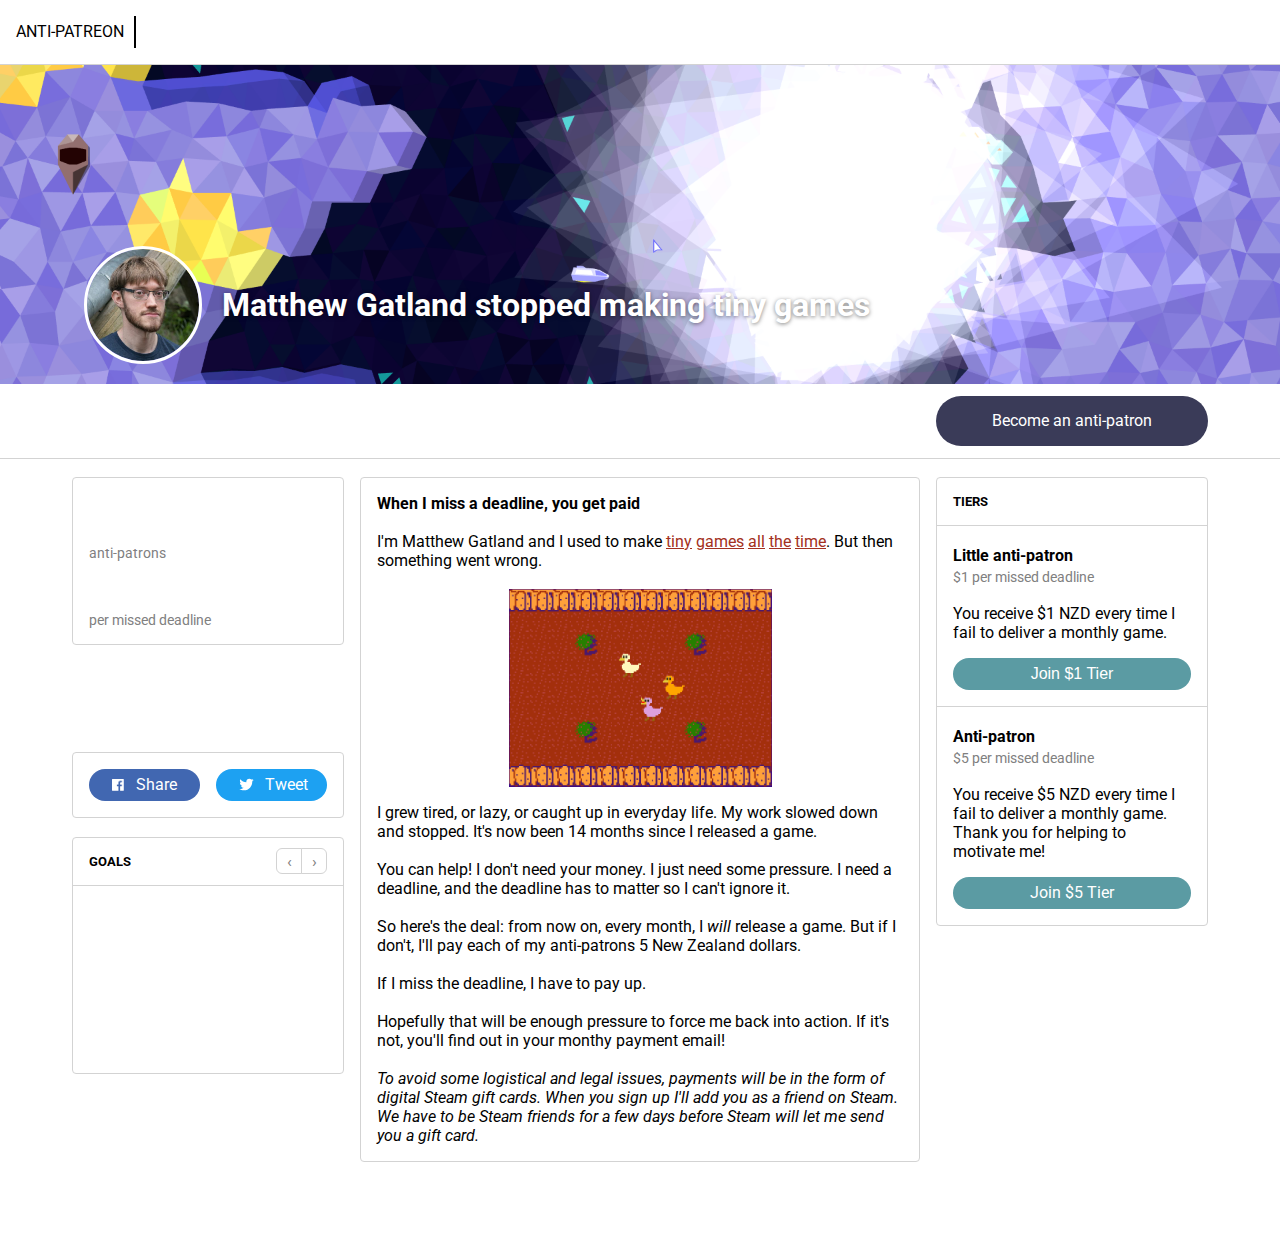
==== index.html @ ef15f5a0 "set encoding (fixes some symbols in safari)" ====
<!DOCTYPE html>
<html lang="en">
  <head>
	<meta charset="utf-8"/>
  	<meta name="viewport" content="width=device-width, initial-scale=1.0">
  	<link rel="stylesheet" href="style.css">
  	<!-- todo: meta stuff, tracking stuff -->
  </head>
  <body>
  	<header class="hasBottomEdge spreadApart">
			<a href="/"><div class="wordmark">ANTI-PATREON</div></a>
  	</header>
  	<div class="navigationOffset"></div>
  	<main>
  		<div class="banner">
  			<div class="bannerLine narrow">
  				<div class="avatar"></div>
  				<span class="bannerText">Matthew Gatland stopped making tiny&nbsp;games</span>
  			</div>
		  </div>
		  <div class="hasBottomEdge">
				<div class="narrow">
					<div class="menuBar">
						<!-- tabs: overview, posts-->
						<!---->
						<div class="canBeFooter whiteFooter"></div>
						<a class="mainAction mainActionRight canBeFooter" href="sign-up/">Become an anti-patron</a>
					</div>
        </div>
		  </div>
			<div class="narrow">
				<div class="contentGrid">
					<div class="mainContent">
						<div class="box">
							<h4>When I miss a deadline, you get paid</h4>
							<br>
							<p>I'm Matthew Gatland and I used to make
								<a href="https://www.matthewgatland.com/games/tide/" target="_blank">tiny</a>
								<a href="https://www.matthewgatland.com/games/spaceprotector/" target="_blank">games</a>
								<a href="https://letsbeducks.herokuapp.com/" target="_blank">all</a>
								<a href="https://www.matthewgatland.com/100days/winter/" target="_blank">the</a>
								<a href="https://www.matthewgatland.com/games/cerulean/" target="_blank">time</a>. But then something went wrong.</p><br>
							<img class="smallImg" src="img/1.png" alt="Three ducks standing outside in low resolution pixel art vaguely in the style of the original Legend of Zelda.">
							 I grew tired, or lazy, or caught up in everyday life. My work slowed down and stopped. It's now been 14 months since I released a game.</p><br>
							<p>You can help! I don't need your money. I just need some pressure. I need a deadline, and the deadline has to matter so I can't ignore it.</p><br>
							<p>So here's the deal: from now on, every month, I <i>will</i> release a game. But if I don't, I'll pay each of my anti-patrons 5 New Zealand dollars.</p><br>
							<p>If I miss the deadline, I have to pay up.</p><br>
							<p>Hopefully that will be enough pressure to force me back into action. If it's not, you'll find out in your monthy payment email!</p><br>
							<p><i>To avoid some logistical and legal issues, payments will be in the form of digital Steam gift cards. When you sign up I'll add you as a friend on Steam. We have to be Steam friends for a few days before Steam will let me send you a gift card.</i></p>
							<!--<h4>Technical Details</h4>
							<p>Sending actual money is actually quite difficult. My current plan is to pay you in Steam credit. When you sign up I'll collect your Steam username and add you as a friend. Steam will, <i>in theory</i>, let me send out as many Steam gift cards as I like, as long as they are to people I was already friends with.</p><br>
							<p>If this doesn't work - for example if Steam bans me for suspicious payment behaviour - we'll figure out something else.</p><br>
							<p>I reserve the right to remove or refuse to add anti-patrons for any reason, but especially for being a bad person.</p>-->
						</div>
					</div>
					<div class="summary">
						<div class="box">
							 <!-- the nbsp allocates space so page doesn't jump later-->
							<div class="bigNumber js-patron-count">&nbsp;</div>
							<p class="smol">anti-patrons</p>
							<div class="bigNumber js-money-count">&nbsp;</div>
							<p class="smol">per missed deadline</p>
						</div>
					</div>
					<div class="goals">
						<div class="box across">
							<a 
								href="https://www.facebook.com/sharer.php?u=https%3A%2F%2Fwww.matthewgatland.com%2Fanti-patreon&quote=Support%20Matthew%20Gatland%27s%20anti-patreon!%20When%20he%20misses%20a%20deadline%2C%20he%20gives%20you%20money!%20%23AntiPatreon"
								target="_blank"
								class="smallButton facebookButton half js-social-share">
                				<img src="facebook.png">
                				Share
							</a>
							<a 
								href="https://twitter.com/intent/tweet?
								url=https%3A%2F%2Fwww.matthewgatland.com%2Fanti-patreon&text=Support%20%40mgatland%27s%20anti-patreon!%20Every%20time%20he%20misses%20a%20deadline%2C%20he%20gives%20you%20money!%20%23antipatreon"
								target="_blank"
								class="smallButton twitterButton half js-social-share">
								<img src="twitter.svg">
								Tweet
							</a>
						</div>
						<div class="box">
							<div class="boxSection">
								<div class="spreadApart">
									<h5>GOALS</h5>
									<div class="pager">
										<button class="back" href="#">‹</button>
										<button class="forward" href="#">›</button>
									</div>
								</div>
							</div>
							<div class="pages">
								<!-- pad it out a little so it jumps less when the contents loads-->
								<div><br><br><br><br><br><br><br><br><br></div>
							</div>
						</div>
					</div>

					<div class="tiers">
						<div class="box">
							<div class="boxSection">
								<h5>TIERS</h5>
							</div>
							<h6>Little anti-patron</h6>
              				<p class="smol">$1 per missed deadline</p>
              				<br>
							<p>You receive $1 NZD every time I fail to deliver a monthly game.</p>
							<button class="smallButton tierButton js-payment-too-low-button">Join $1 Tier</button>
							<div class="warning js-payment-too-low-error hidden">Sorry, I currently cannot make payments of less than $5. Please choose a higher tier.</div>
							<div class="boxSection">
							</div>
							<h6>Anti-patron</h6>
              				<p class="smol">$5 per missed deadline</p>
              				<br>
							<p>You receive $5 NZD every time I fail to deliver a monthly game. Thank you for helping to motivate me!</p>
							<a class="smallButton tierButton" href="sign-up/">Join $5 Tier</a>
						</div>
					</div>
				</div>
			</div>
			<div class="footer"></div>
		</main>
		<script src="anti-patreon.js"></script>
  </body>
</html>
---- style.css ----
@import url('https://fonts.googleapis.com/css?family=Roboto:400,700');

:root {
	--mainActionColor: #3a3b58;
	--focusBorderColor: #63c8e8;
}

body {
	margin: 0;
	font-family: 'Roboto', sans-serif;
}

/* non-scrolling header */

header {
	box-sizing: border-box;
	width: 100%;
	position: fixed;
	z-index: 100;
	top: 0px;
	padding: 16px;
	background-color: white;
}

.hasBottomEdge {
	border-bottom: 1px solid lightgrey;
}

.wordmark {
	display: inline-block;
	font-size: 16px;
	border-right: 2px solid black;
	padding-right: 10px;
	height: 32px;
	line-height: 32px;
	user-select: none;
}

.wordmark:hover {
	color: #666;
	border-color: #666;
}

.navigationOffset {
	height: 64px; /*same as header height*/
}

/* hero are and tabs */

main {
	width: 100%;
	min-height: 60vh;
}

.footer {
	height: 80px;
}

.banner {
	background-image: url("hero.png");
	background-size: cover;
	background-repeat: no-repeat;
    background-position: center center;
	height: 25vw;
	min-height: 192px;

	/*contents to bottom*/
	display: flex;
	align-items: flex-end;
}


.bannerLine {
	display: flex;
	align-items: center;
}

.bannerText {
	color: white;
	text-shadow: rgba(0, 0, 0, 0.5) 0px 1px 4px;
	font-size: 32px;
	font-weight: 700;
}

.avatar {
    background-clip: padding-box;
    background-image: url("avatar.jpg");
    background-size: cover;
    width: 112px;
    min-width: 112px;
    height: 112px;
    border-radius: 50%;
    overflow: hidden;
    background-repeat: no-repeat;
    background-position: center center;
    border: 3px solid white;
    margin: 20px;
}

/*menu bar */
.menuBar {
	display: flex;
	flex-flow: column;
	align-items: flex-end;
}

.mainAction {
	box-sizing: border-box;
	display: inline-block;
	background-color: var(--mainActionColor);
	color: white;
	line-height: 50px;
	border-radius: 32px;
	padding: 0 32px;
	text-align: center;
	font-size: 16px;
	cursor: pointer;
	/* overrides if it is a button */
	border: none;
}

/* mess... these styles are for the profile page button but not the sign up page button*/
.mainActionRight {
	margin: 12px 8px;
	width: calc(25% - 16px); /* match right column width */
}

.mainAction:hover:not(:disabled) {
	background: linear-gradient(rgba(0,0,0,0.1), rgba(0,0,0,0.1)), var(--mainActionColor);
}

/* can be disabled if it's <button> */
.mainAction:disabled, .smallButton:disabled {
	cursor: default;
	background-color: lightgrey;
	color: grey;
}

/*content grid*/

/* 3 column widths: 25, 50, 25*/
/* 2 column widths: 33.33%, 66.66%; */

.narrow {
	width: 100%;
	max-width: 1152px;
	margin-left: auto;
	margin-right: auto;
}

.contentGrid {
	display: grid;
	grid-template-columns: 25% 50% 25%;
	grid-template-areas: "summary main tiers" "goals main tiers";
	grid-template-rows: max-content;
	margin-top: 8px; /* maybe hack */
}

.summary {
	grid-area: summary;
	/* flex used here purely to prevent margin collapse */
	display: flex;
  flex-direction: column;
}

.goals {
	grid-area: goals;
	/* flex used here purely to prevent margin collapse */
	display: flex;
  flex-direction: column;
}

.tiers {
	grid-area: tiers;
	/* flex used here purely to prevent margin collapse */
	display: flex;
  flex-direction: column;
}

.mainContent {
	grid-area: main;
	/* flex used here purely to prevent margin collapse */
	display: flex;
  flex-direction: column;
}

.box {
  border: 1px solid lightgrey;
  border-radius: 4px;
	margin: 8px;
	margin-top: 10px;
	margin-bottom: 9px;
	padding: 16px;
}

.singleColumn .box {
	padding: 24px; /* more spacious */
}

.boxSection {
	margin: 0 -16px;
	border-bottom: 1px solid lightgrey;
	padding: 0 16px;
	padding-bottom: 16px;
}

/* number of patrons */
.bigNumber {
	font-size: 28px;
	font-weight: bold;
	margin: 0;
	margin-top: 12px;
	margin-bottom: 6px;
}

.smol {
	color: grey;
	font-size: 14px;
	font-weight: normal; /* override if in bold heading */
}

.smol a {
	color: grey;
}

/* only on sign up page */
h1 {
	font-size: 22px;
	margin-top: 33px;
	margin-bottom: 48px;
	font-weight: inherit;
	text-align: center;
}

h1 a {
	text-decoration: underline;
}

/* box headings, always in boxSection */
h5 {
	margin: 0;
	font-weight: 700;
}

/* backer tiers */
h6 {
	font-size: 16px;
	margin-bottom: 4px;
	margin-top: 20px;
}

p {
	margin: 0;
}

/* utilities */

/* same as .smol */
label {
	color: grey;
	font-size: 14px;
}

input[type=text], input[type=email] {
	display: block;
	width: 100%;
	height: 45px;
	padding: 0 16px;
	margin-top: 9px;
	margin-bottom: 19px;
	font-size: 16px;
	box-sizing: border-box;
	background-color: #fbfbfb;
	border: 1px solid lightgrey;
	border-radius: 4px;
}

input[type=text]:focus, input[type=email]:focus {
	background-color: white;
	outline: inherit;
	border-color: darkblue;
}

input[type=checkbox] {
	margin: 0;
	margin-top: 9px;
	margin-bottom: 25px;
	margin-right: 25px;
}

input[type=checkbox]::before {
	content: "";
	line-height: 22px;
	font-size:26px;
	display: inline-block;
	width: 22px;
	height: 22px;
	background-color: white;
	color: white;
	border: 1px solid grey;
	border-radius: 4px;
	margin-top: -6px;
}

input[type=checkbox]:checked::before {
	background-color: var(--mainActionColor);
	content: "\2713";
}

input[type=checkbox]:focus {
	outline: none;
}

input[type=checkbox]:focus::before {
	border: 1px solid var(--focusBorderColor);
	box-shadow: var(--focusBorderColor) 0 0 8px;
}

input.validate:invalid {
	border: 1px solid red;
	background-color: snow;
}

/* intended to go after inputs, which have lots of margin on the bottom*/
.error {
	font-size: 14px;
	color: red;
	margin-top: -8px;
	margin-bottom: 16px;
}

.warning {
	font-size: 14px;
	color: red;
	margin: 16px 0;
}


img {
	max-width: 100%;
}

.smallImg {
	display: block;
	width: 50%;
	margin: 0 auto;
	margin-bottom: 16px;
}

.hidden {
	display: none;
}

.smallButton {
	box-sizing: border-box;
	display: block;
	background-color: var(--buttonColor);
	color: white;
	line-height: 32px;
	border-radius: 16px;
	text-align: center;
	display: flex;
	align-items: center;
	justify-content: center;
	/* resets <button> styles (not needed for <a> */
	padding: 0;
	border: none;
	font-size: 16px;
	width: 100%;
	cursor: pointer;
}

a.smallButton:hover {
	background: linear-gradient(rgba(0,0,0,0.1), rgba(0,0,0,0.1)), var(--buttonColor);
}

.smallButton img {
	height: 12px;
	margin-right: 12px;
}

.smallButton:focus, .mainAction:focus {
	outline: none;
	box-shadow: var(--focusBorderColor) 0 0 8px;
}

.half {
	width: 50%;
}
.half:not(:first-child) {
	margin-left: 16px;	
}

.progressFilled {
	background-color: orange;
	height: 8px;
	border-radius: 4px;
}

.progress {
	width: 100%;
	background-color: grey;
	height: 8px;
	border-radius: 4px;
	margin-top: 10px;
	margin-bottom: 16px;
}

.across {
	display: flex;
}

.singleColumn {
	max-width: 50%;
	margin-left: auto;
	margin-right: auto;
}

.downwards {
	display: flex;
	flex-direction: column;
}

/* specific button styles */

.tierButton {
	--buttonColor: #5b9ba3;
	margin-top: 16px;
}

.twitterButton {
	--buttonColor: #1da1f2;
	background-color: var(--buttonColor);
}

.smallButton.twitterButton img {
	height: 23px;
	margin-right: 7px;
}

.facebookButton {
	--buttonColor: #4167b1;
}

/* pager (page changer buttons) */

.pager {
  display: flex;
}

.pager button {
	display: block;
	width:26px;
	height:26px;
	border: 1px solid lightgrey;
	text-align: center;
	font-size: 20px;
	line-height: 24px; /* same as height, but tweaked for exact font */
	margin-top: -13px; /* don't expand layout for me! */
	margin-bottom: -13px;
	margin-left: -1px; /* overlap border on adjacent buttons */
	color: grey;
	background-color: white;
	/* override <button> styles: */
	padding: 0;
	font: inherit;
	cursor: pointer;
}

.pager button:focus {
	outline: none;
	border-color: var(--focusBorderColor);
	z-index: 99;
}

.pager button:hover, .pager button:focus {
	background-color: #e9e9e9;
}

.pager button:first-child {
	border-top-left-radius: 6px;
	border-bottom-left-radius: 6px;
	margin-left: 0;
}

.pager button:last-child {
	border-top-right-radius: 6px;
	border-bottom-right-radius: 6px;
}

.spreadApart {
	display: flex;
	flex-flow: row;
	justify-content: space-between;
	align-items: center;
}

.pager .disabled {
	color: lightgrey;
	cursor: default;
}

/* resets */

a {
	color: inherit;
	text-decoration: inherit;
}

p a {
	color: #a33021;
	text-decoration: underline;
}

/* narrow styles */

@media (max-width: 1050px) {
	.contentGrid {
		grid-template-columns: 33.333% 66.666%;
		grid-template-areas: "summary main" "tiers main" "goals main";
	}	

	.mainAction {
		width: inherit;
	}
}

@media (max-width: 790px) {
	.singleColumn {
		max-width: inherit;
		margin-left: -8px;
		margin-right: -8px;
	}

	.contentGrid {
		grid-template-columns: 100%;
		grid-template-areas: "summary" "main" "tiers" "goals";
	}

	/* fairly hacky code to move the main action button to a sticky footer*/
	/* hacky mostly because I want a white rectangle to appear behind it*/
	.canBeFooter {
		position: fixed;
    display: block;
    bottom: 0%;
    left: 0;
	}

	.mainAction {
		width: calc(100% - 16px); /* subtract mainAction margin*/
	}

	.whiteFooter {
		width: 100vw;
		height: calc(50px + 24px); /* add mainAction margin*/
		background-color: white;
		border-top: 1px solid lightgrey;		
	}
}

/* sign up page */

h4 {
	margin: 0;
}

.big {
	font-size: 32px;
}
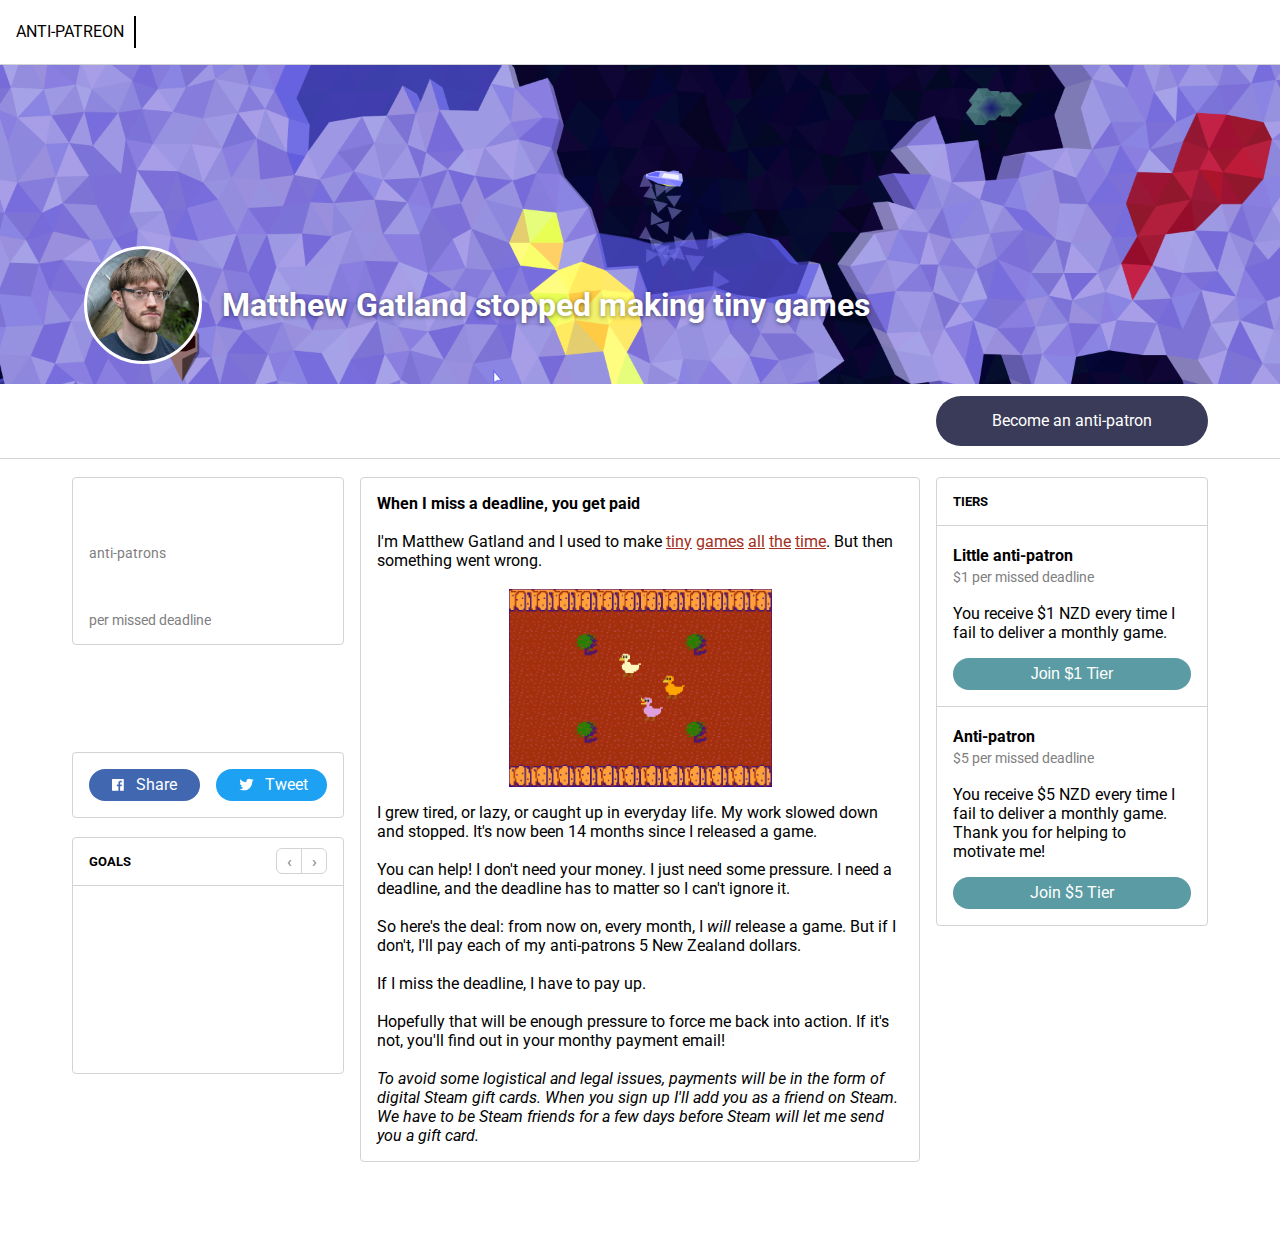
==== commit 33b099bf: "sticky header expands when scrolled past hero image" ====
--- a/index.html
+++ b/index.html
@@ -1,15 +1,56 @@
 <!DOCTYPE html>
-<html lang="en">
+<html lang="en" prefix="og: http://ogp.me/ns#">
   <head>
 	<meta charset="utf-8"/>
   	<meta name="viewport" content="width=device-width, initial-scale=1.0">
-  	<link rel="stylesheet" href="style.css">
+	  <link rel="stylesheet" href="style.css">
+	  <title>Matthew Gatland stopped making tiny games | Anti-Patreon</title>
+    
+    <meta name="description"
+      content="Join Matthew Gatland's anti-patreon today:
+            When he misses a deadline, he gives you money!">
+    <link rel=”canonical” href=”https://www.matthewgatland.com/anti-patreon” />
+    
+    <!-- twitter -->
+    <meta name="twitter:card" content="summary_large_image">
+    <meta name="twitter:site" content="@mgatland">
+    <meta name="twitter:creator" content="@mgatland">
+    <!-- the twitter title, description and image can be inherited from og tags.-->
+
+    <!-- facebook \ open graph -->
+    <meta property="og:title" 
+    content="Matthew Gatland stopped making tiny games | Anti-Patreon">
+    <meta property="og:image"
+          content="https://www.matthewgatland.com/anti-patreon/hero.png">
+          <meta property="og:image:alt" content="A 2d game world made out of colored triangles">
+    <meta property="og:url"
+          content="https://www.matthewgatland.com/anti-patreon/">
+    <meta property="og:description"
+          content="Join Matthew Gatland's anti-patreon today! 
+          When he misses a deadline, he gives you money!">    
+    <meta property="og:type" content="article"/>   
+    <meta property="og:site_name" content="www.matthewgatland.com"/> 
+    
   	<!-- todo: meta stuff, tracking stuff -->
   </head>
   <body>
-  	<header class="hasBottomEdge spreadApart">
-			<a href="/"><div class="wordmark">ANTI-PATREON</div></a>
-  	</header>
+  	<header>
+		<div class="padded hasBottomEdge spreadApart">
+      <a href="/"><div class="wordmark">ANTI-PATREON</div></a>
+    </div>
+    <div class="onlyShowWhenScrolled hidden hasBottomEdge">
+      <div class="narrow">
+        <div class="across">
+          <div class="avatar smallAvatar"></div>
+          <span class="stickyTitle"><b>Matthew Gatland</b> stopped making tiny games</span>
+        </div>
+        <div class="alignRight" style="margin-top: -36px;">
+          <div class="mainActionSpacerMini">&nbsp;</div>
+          <a class="mainAction mainActionRight hideOnNarrow" href="sign-up/">Become an anti-patron</a>
+        </div>
+      </div>
+    </div>
+	  </header>
   	<div class="navigationOffset"></div>
   	<main>
   		<div class="banner">
@@ -20,10 +61,10 @@
 		  </div>
 		  <div class="hasBottomEdge">
 				<div class="narrow">
-					<div class="menuBar">
+					<div class="alignRight">
 						<!-- tabs: overview, posts-->
 						<!---->
-						<div class="canBeFooter whiteFooter"></div>
+            <div class="canBeFooter whiteFooter"></div>
 						<a class="mainAction mainActionRight canBeFooter" href="sign-up/">Become an anti-patron</a>
 					</div>
         </div>
@@ -40,7 +81,7 @@
 								<a href="https://letsbeducks.herokuapp.com/" target="_blank">all</a>
 								<a href="https://www.matthewgatland.com/100days/winter/" target="_blank">the</a>
 								<a href="https://www.matthewgatland.com/games/cerulean/" target="_blank">time</a>. But then something went wrong.</p><br>
-							<img class="smallImg" src="img/1.png" alt="Three ducks standing outside in low resolution pixel art vaguely in the style of the original Legend of Zelda.">
+							<img class="smallImg" src="img/1.png" alt="Three ducks standing outside, drawn in low resolution pixel art vaguely in the style of the original Legend of Zelda.">
 							 I grew tired, or lazy, or caught up in everyday life. My work slowed down and stopped. It's now been 14 months since I released a game.</p><br>
 							<p>You can help! I don't need your money. I just need some pressure. I need a deadline, and the deadline has to matter so I can't ignore it.</p><br>
 							<p>So here's the deal: from now on, every month, I <i>will</i> release a game. But if I don't, I'll pay each of my anti-patrons 5 New Zealand dollars.</p><br>
--- a/style.css
+++ b/style.css
@@ -18,8 +18,11 @@
 	position: fixed;
 	z-index: 100;
 	top: 0px;
+	background-color: white;
+}
+
+.padded {
 	padding: 16px;
-	background-color: white;
 }
 
 .hasBottomEdge {
@@ -97,11 +100,17 @@
     margin: 20px;
 }
 
+.smallAvatar {
+	width: 48px;
+	height: 48px;
+	min-width: 48px;
+	margin: 16px;
+}
+
 /*menu bar */
-.menuBar {
-	display: flex;
-	flex-flow: column;
-	align-items: flex-end;
+.alignRight {
+	display: flex;
+	justify-content: flex-end;
 }
 
 .mainAction {
@@ -136,6 +145,14 @@
 	color: grey;
 }
 
+/* when the main action button disappears
+keep a little empty space (hack because of negative margins on the parent). */
+.mainActionSpacerMini {
+	line-height: 12px;
+	border-radius: 32px;
+	margin: 12px 0;
+}
+
 /*content grid*/
 
 /* 3 column widths: 25, 50, 25*/
@@ -193,10 +210,6 @@
 	padding: 16px;
 }
 
-.singleColumn .box {
-	padding: 24px; /* more spacious */
-}
-
 .boxSection {
 	margin: 0 -16px;
 	border-bottom: 1px solid lightgrey;
@@ -223,17 +236,24 @@
 	color: grey;
 }
 
-/* only on sign up page */
+/* only on sign up and thanks page */
 h1 {
 	font-size: 22px;
 	margin-top: 33px;
 	margin-bottom: 48px;
+	margin-left: 16px;
+	margin-right: 16px;
 	font-weight: inherit;
 	text-align: center;
 }
 
 h1 a {
 	text-decoration: underline;
+}
+
+/* When you scroll down, the sticky title */
+.stickyTitle {
+	font-size: 22px;
 }
 
 /* box headings, always in boxSection */
@@ -408,6 +428,7 @@
 
 .across {
 	display: flex;
+	align-items: center;
 }
 
 .singleColumn {
@@ -528,8 +549,12 @@
 @media (max-width: 790px) {
 	.singleColumn {
 		max-width: inherit;
-		margin-left: -8px;
-		margin-right: -8px;
+	}
+
+	.singleColumn .box {
+		/* box touches edges here */
+		margin-left: 0px;
+		margin-right: 0px;
 	}
 
 	.contentGrid {
@@ -546,6 +571,10 @@
     left: 0;
 	}
 
+	.hideOnNarrow {
+		display: none;
+	}
+
 	.mainAction {
 		width: calc(100% - 16px); /* subtract mainAction margin*/
 	}
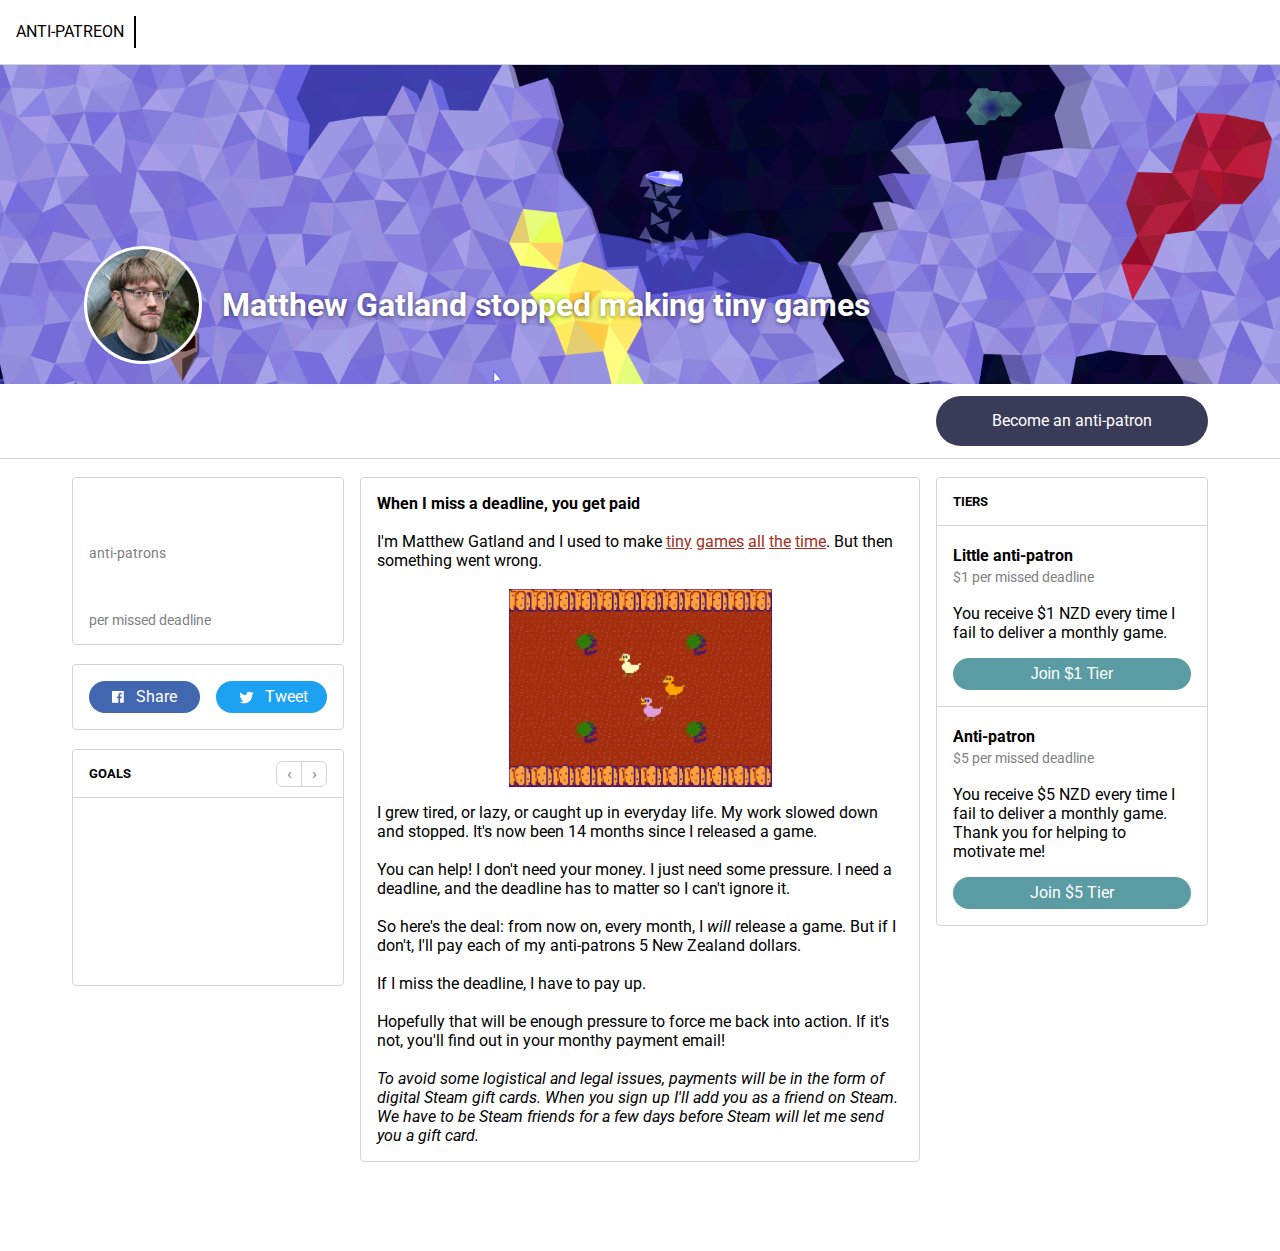
==== commit bb54aeb7: "home page links just go to the anti-patron page" ====
--- a/index.html
+++ b/index.html
@@ -36,7 +36,7 @@
   <body>
   	<header>
 		<div class="padded hasBottomEdge spreadApart">
-      <a href="/"><div class="wordmark">ANTI-PATREON</div></a>
+      <a href="./"><div class="wordmark">ANTI-PATREON</div></a>
     </div>
     <div class="onlyShowWhenScrolled hidden hasBottomEdge">
       <div class="narrow">
--- a/style.css
+++ b/style.css
@@ -169,7 +169,7 @@
 	display: grid;
 	grid-template-columns: 25% 50% 25%;
 	grid-template-areas: "summary main tiers" "goals main tiers";
-	grid-template-rows: max-content;
+	grid-template-rows: min-content 1fr;
 	margin-top: 8px; /* maybe hack */
 }
 
@@ -301,15 +301,38 @@
 	border-color: darkblue;
 }
 
+/* checkbox replacement */
+
 input[type=checkbox] {
+	position: relative;
+	width: 20px;
+	height: 20px;
 	margin: 0;
-	margin-top: 9px;
-	margin-bottom: 25px;
-	margin-right: 25px;
-}
-
-input[type=checkbox]::before {
-	content: "";
+	border: 0;
+	margin-right: -20px;
+	margin-bottom: -20px;
+	box-shadow: none;
+	opacity: 0;
+}
+
+.checkboxReplacement {
+	display: inline-block;
+	background-color: #f00;
+	width: 12px;
+	height: 12px;
+	margin: 0;
+	margin-top: 8px;
+	margin-bottom: 26px;
+	margin-right: 22px;
+	line-height: 12px;
+	/* one day this next line will be: font-family: system-ui; */
+	font-family: -apple-system, BlinkMacSystemFont, "Segoe UI",
+  "Roboto", "Oxygen", "Ubuntu", "Helvetica Neue", Arial, sans-serif;
+}
+
+input[type=checkbox] ~ .checkboxReplacement:before {
+	position: absolute;
+	content: "\00a0";
 	line-height: 22px;
 	font-size:26px;
 	display: inline-block;
@@ -319,21 +342,26 @@
 	color: white;
 	border: 1px solid grey;
 	border-radius: 4px;
-	margin-top: -6px;
-}
-
-input[type=checkbox]:checked::before {
+	margin-top: -5px;
+}
+
+input[type=checkbox]:checked ~ .checkboxReplacement:before {
 	background-color: var(--mainActionColor);
-	content: "\2713";
+	content: "\2713\00FE0E";
 }
 
 input[type=checkbox]:focus {
 	outline: none;
 }
 
-input[type=checkbox]:focus::before {
+input[type=checkbox]:focus ~ .checkboxReplacement:before {
 	border: 1px solid var(--focusBorderColor);
 	box-shadow: var(--focusBorderColor) 0 0 8px;
+}
+
+input:not([type='checkbox']).validate:invalid {
+	border: 1px solid red;
+	background-color: snow;
 }
 
 input.validate:invalid {
@@ -390,7 +418,7 @@
 	cursor: pointer;
 }
 
-a.smallButton:hover {
+.smallButton:hover:not(:disabled) {
 	background: linear-gradient(rgba(0,0,0,0.1), rgba(0,0,0,0.1)), var(--buttonColor);
 }
 
@@ -562,6 +590,16 @@
 		grid-template-areas: "summary" "main" "tiers" "goals";
 	}
 
+	.avatar {
+		width: 80px;
+		min-width: 80px;
+		height: 80px;
+	}
+
+	.bannerText {
+		font-size: 26px;
+	}
+
 	/* fairly hacky code to move the main action button to a sticky footer*/
 	/* hacky mostly because I want a white rectangle to appear behind it*/
 	.canBeFooter {
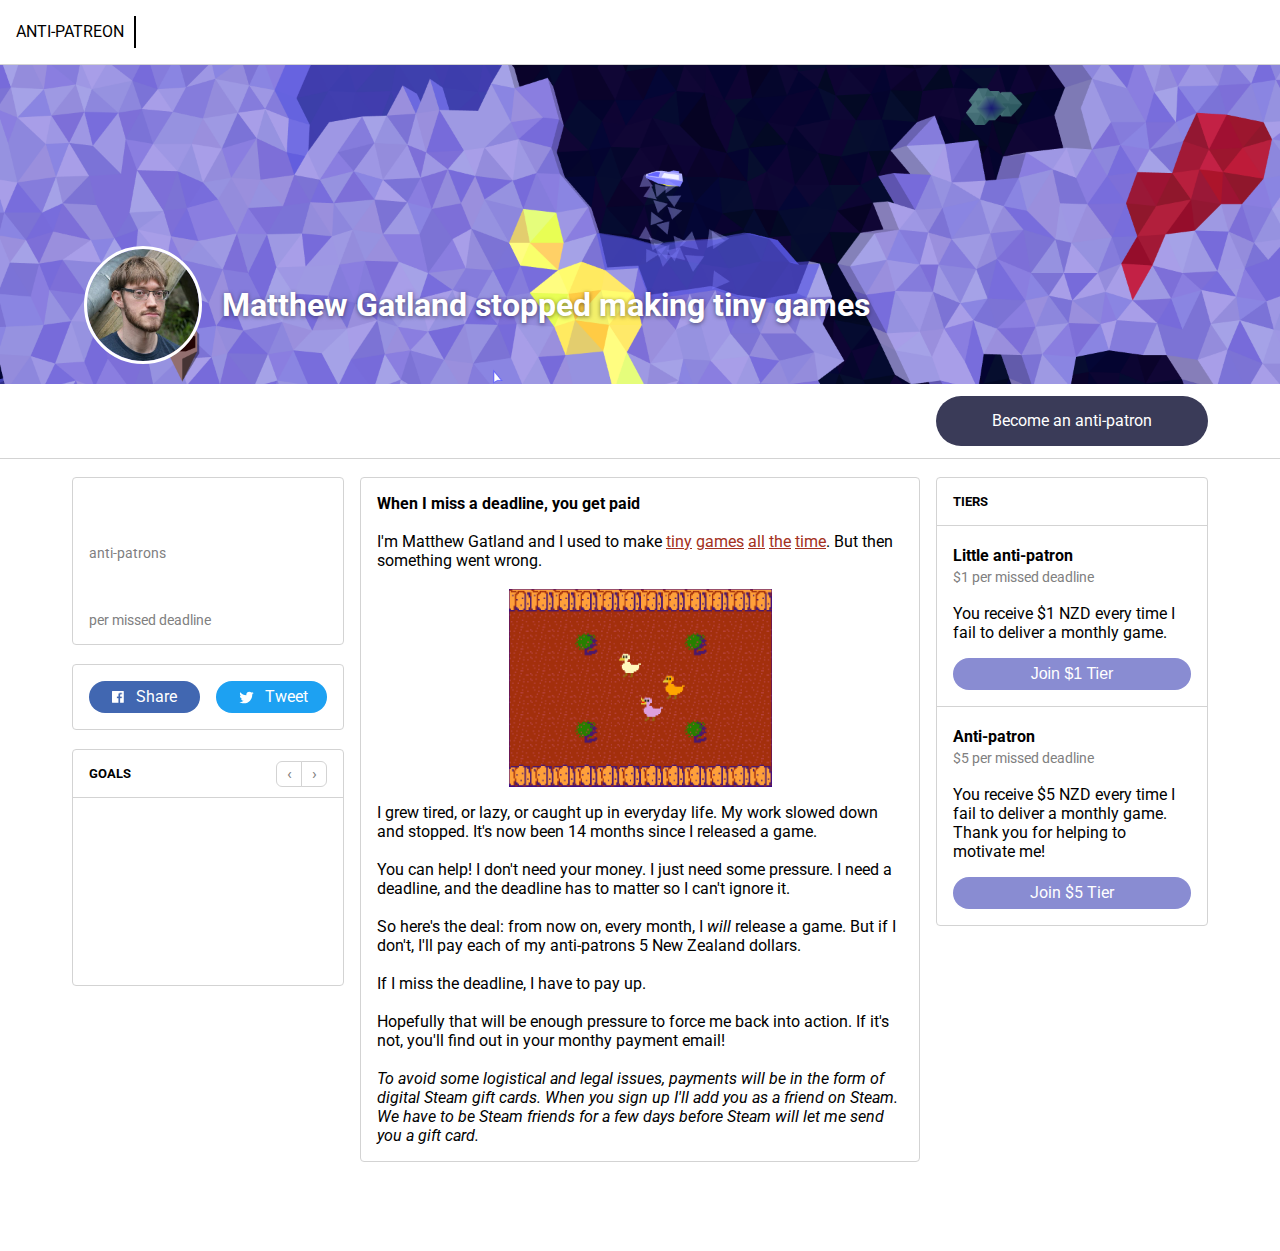
==== commit a2db9948: "fix link to Let's Be Ducks :`(" ====
--- a/index.html
+++ b/index.html
@@ -78,7 +78,7 @@
 							<p>I'm Matthew Gatland and I used to make
 								<a href="https://www.matthewgatland.com/games/tide/" target="_blank">tiny</a>
 								<a href="https://www.matthewgatland.com/games/spaceprotector/" target="_blank">games</a>
-								<a href="https://letsbeducks.herokuapp.com/" target="_blank">all</a>
+								<a href="http://letsbeducks.herokuapp.com/" target="_blank">all</a>
 								<a href="https://www.matthewgatland.com/100days/winter/" target="_blank">the</a>
 								<a href="https://www.matthewgatland.com/games/cerulean/" target="_blank">time</a>. But then something went wrong.</p><br>
 							<img class="smallImg" src="img/1.png" alt="Three ducks standing outside, drawn in low resolution pixel art vaguely in the style of the original Legend of Zelda.">
--- a/style.css
+++ b/style.css
@@ -440,14 +440,18 @@
 }
 
 .progressFilled {
-	background-color: orange;
+	background-color: #a33021;
 	height: 8px;
 	border-radius: 4px;
 }
 
+.primary {
+	color: #a33021;
+}
+
 .progress {
 	width: 100%;
-	background-color: grey;
+	background-color: lightgray;
 	height: 8px;
 	border-radius: 4px;
 	margin-top: 10px;
@@ -473,7 +477,7 @@
 /* specific button styles */
 
 .tierButton {
-	--buttonColor: #5b9ba3;
+	--buttonColor: #898cd2;
 	margin-top: 16px;
 }
 
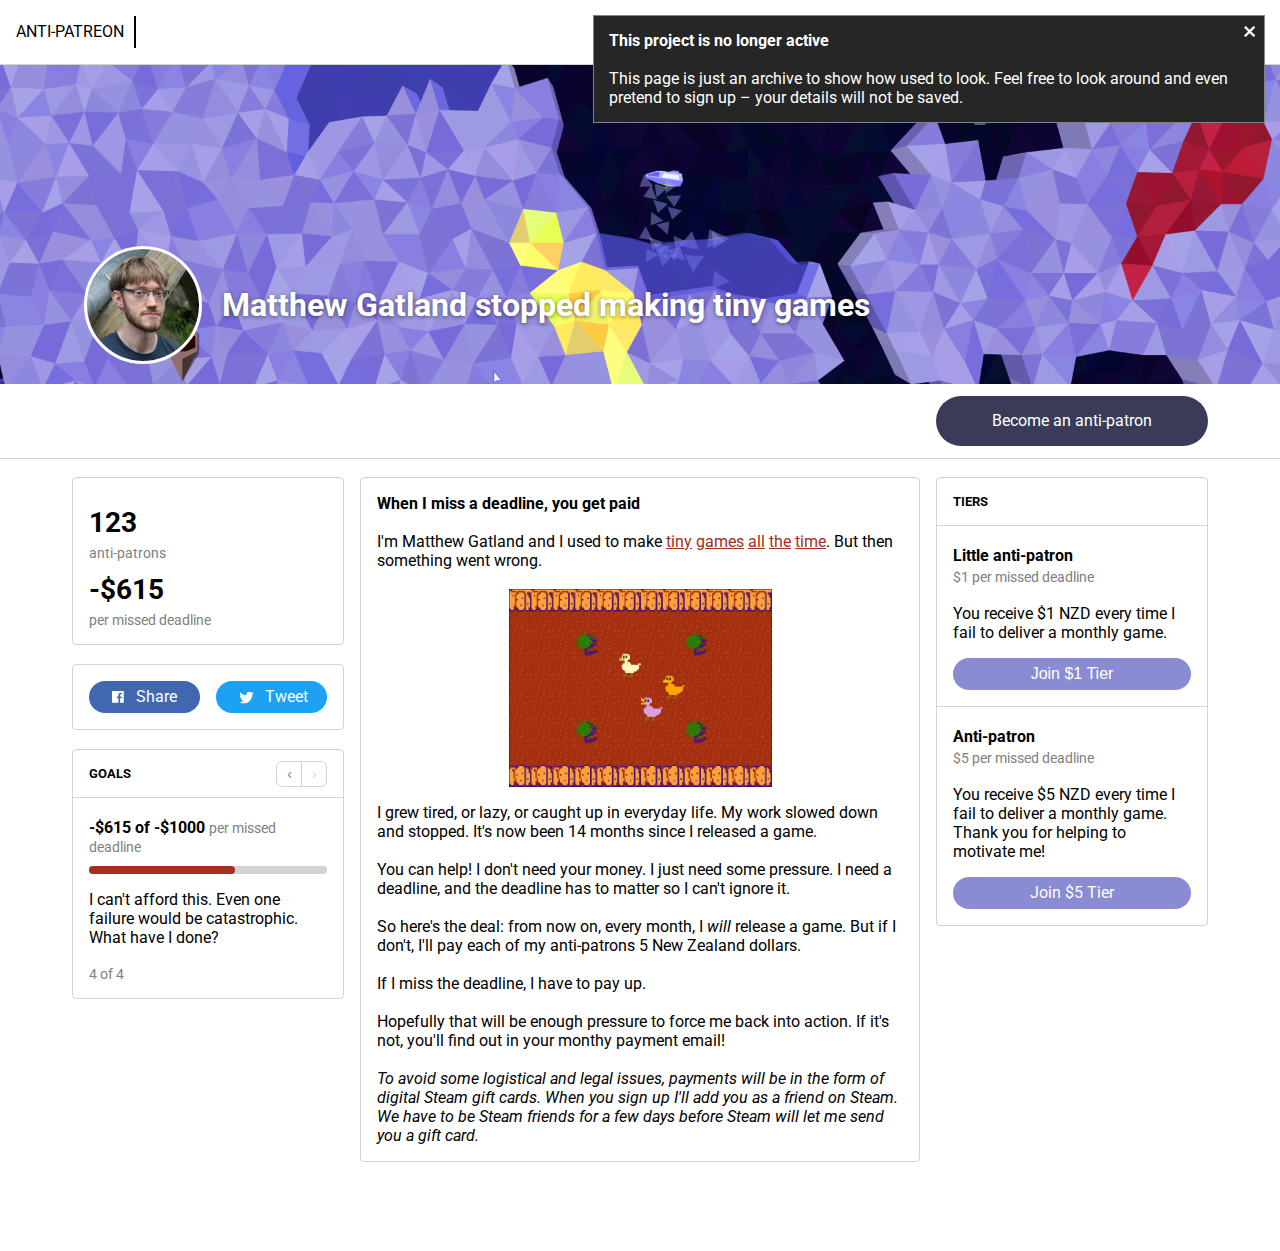
==== commit 7a45f9e2: "Make it clear that anti-patreon has closed." ====
--- a/index.html
+++ b/index.html
@@ -9,7 +9,7 @@
     <meta name="description"
       content="Join Matthew Gatland's anti-patreon today:
             When he misses a deadline, he gives you money!">
-    <link rel=”canonical” href=”https://www.matthewgatland.com/anti-patreon” />
+    <link rel="canonical" href="https://www.matthewgatland.com/anti-patreon" />
     
     <!-- twitter -->
     <meta name="twitter:card" content="summary_large_image">
@@ -34,7 +34,13 @@
   	<!-- todo: meta stuff, tracking stuff -->
   </head>
   <body>
-  	<header>
+	<header>
+		<div class="archive-warning">
+			<div class="close-cross"></div>
+			<h4>This project is no longer active</h4>
+			<br>
+			<p>This page is just an archive to show how used to look. Feel free to look around and even pretend to sign up – your details will not be saved.</p>
+		</div>
 		<div class="padded hasBottomEdge spreadApart">
       <a href="./"><div class="wordmark">ANTI-PATREON</div></a>
     </div>
@@ -78,7 +84,7 @@
 							<p>I'm Matthew Gatland and I used to make
 								<a href="https://www.matthewgatland.com/games/tide/" target="_blank">tiny</a>
 								<a href="https://www.matthewgatland.com/games/spaceprotector/" target="_blank">games</a>
-								<a href="http://letsbeducks.herokuapp.com/" target="_blank">all</a>
+								<a href="http://letsbeducks.mgatland.com/" target="_blank">all</a>
 								<a href="https://www.matthewgatland.com/100days/winter/" target="_blank">the</a>
 								<a href="https://www.matthewgatland.com/games/cerulean/" target="_blank">time</a>. But then something went wrong.</p><br>
 							<img class="smallImg" src="img/1.png" alt="Three ducks standing outside, drawn in low resolution pixel art vaguely in the style of the original Legend of Zelda.">
--- a/style.css
+++ b/style.css
@@ -1,4 +1,29 @@
 @import url('https://fonts.googleapis.com/css?family=Roboto:400,700');
+
+/* archive notice */
+.archive-warning {
+	position: fixed;
+	top: 15px;
+	right: 15px;
+	border: 1px solid rgb(131, 131, 131);
+	padding: 15px;
+	background-color: rgb(38, 38, 38);
+	color: white;
+	max-width: 50%; /* Make sure it never covers the top left logo */
+}
+
+.close-cross {
+	position: absolute;
+	padding: 5px 10px;
+	top: -4px; /* adjusted to suit the exact character we're using :/ */
+	right: -2px;
+	font-size:25px;
+}
+
+.close-cross::before {
+	content: '×';
+}
+/* end archive notice */
 
 :root {
 	--mainActionColor: #3a3b58;
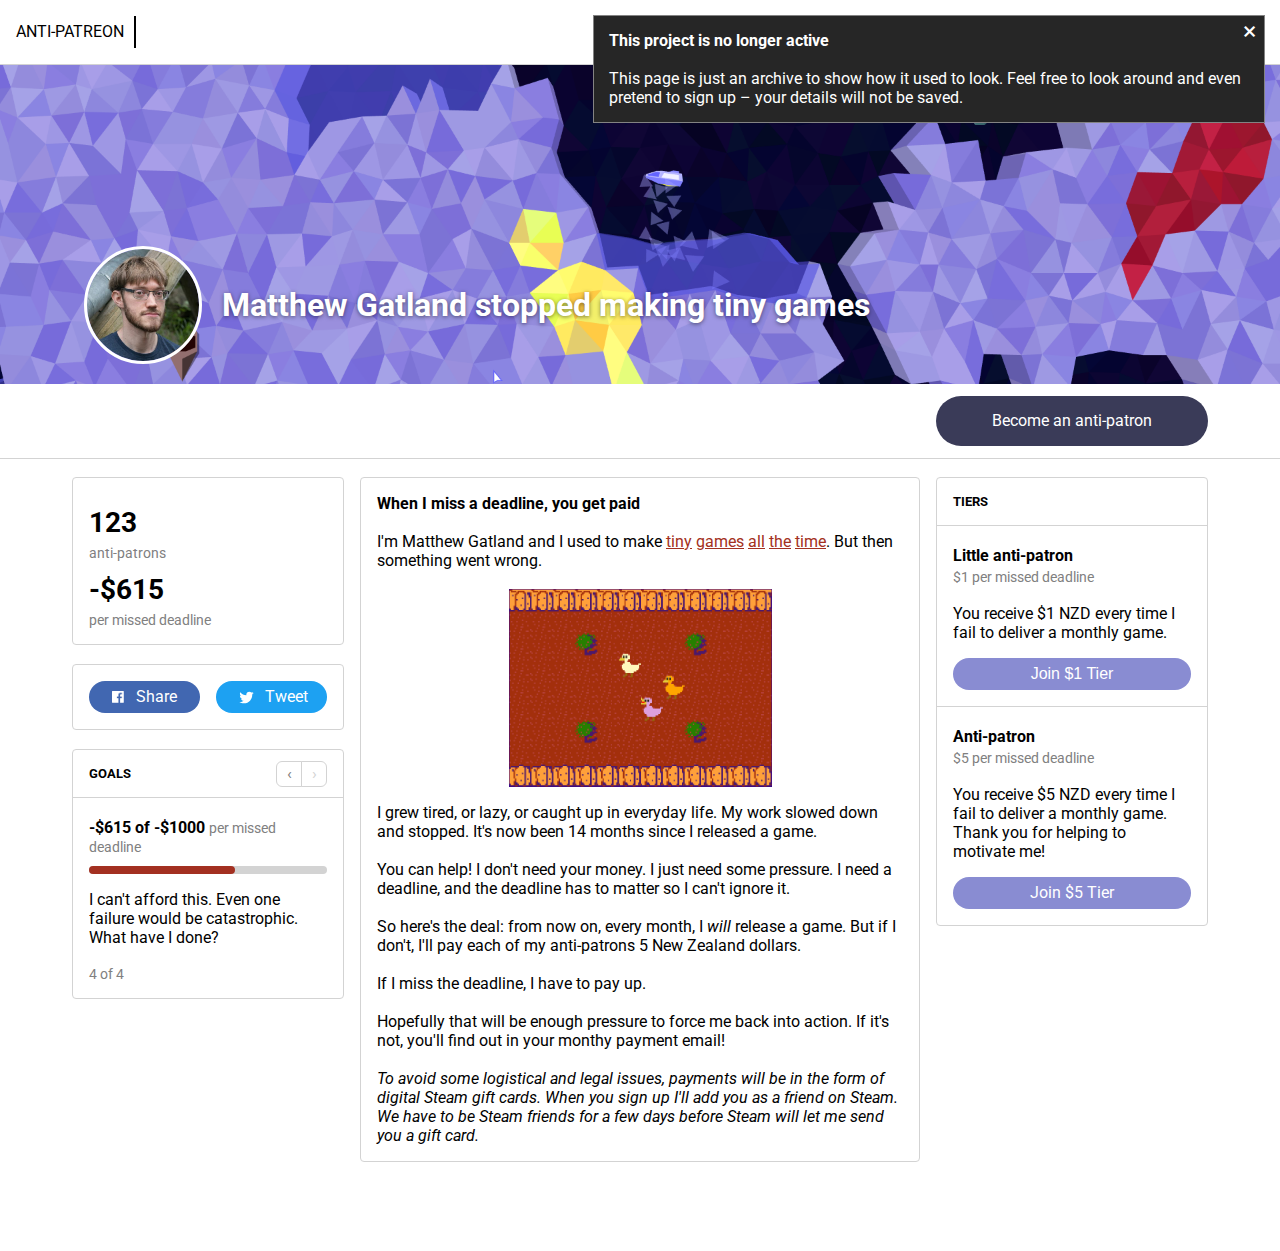
==== commit 4616d1fe: "typo" ====
--- a/index.html
+++ b/index.html
@@ -39,7 +39,7 @@
 			<div class="close-cross"></div>
 			<h4>This project is no longer active</h4>
 			<br>
-			<p>This page is just an archive to show how used to look. Feel free to look around and even pretend to sign up – your details will not be saved.</p>
+			<p>This page is just an archive to show how it used to look. Feel free to look around and even pretend to sign up – your details will not be saved.</p>
 		</div>
 		<div class="padded hasBottomEdge spreadApart">
       <a href="./"><div class="wordmark">ANTI-PATREON</div></a>
